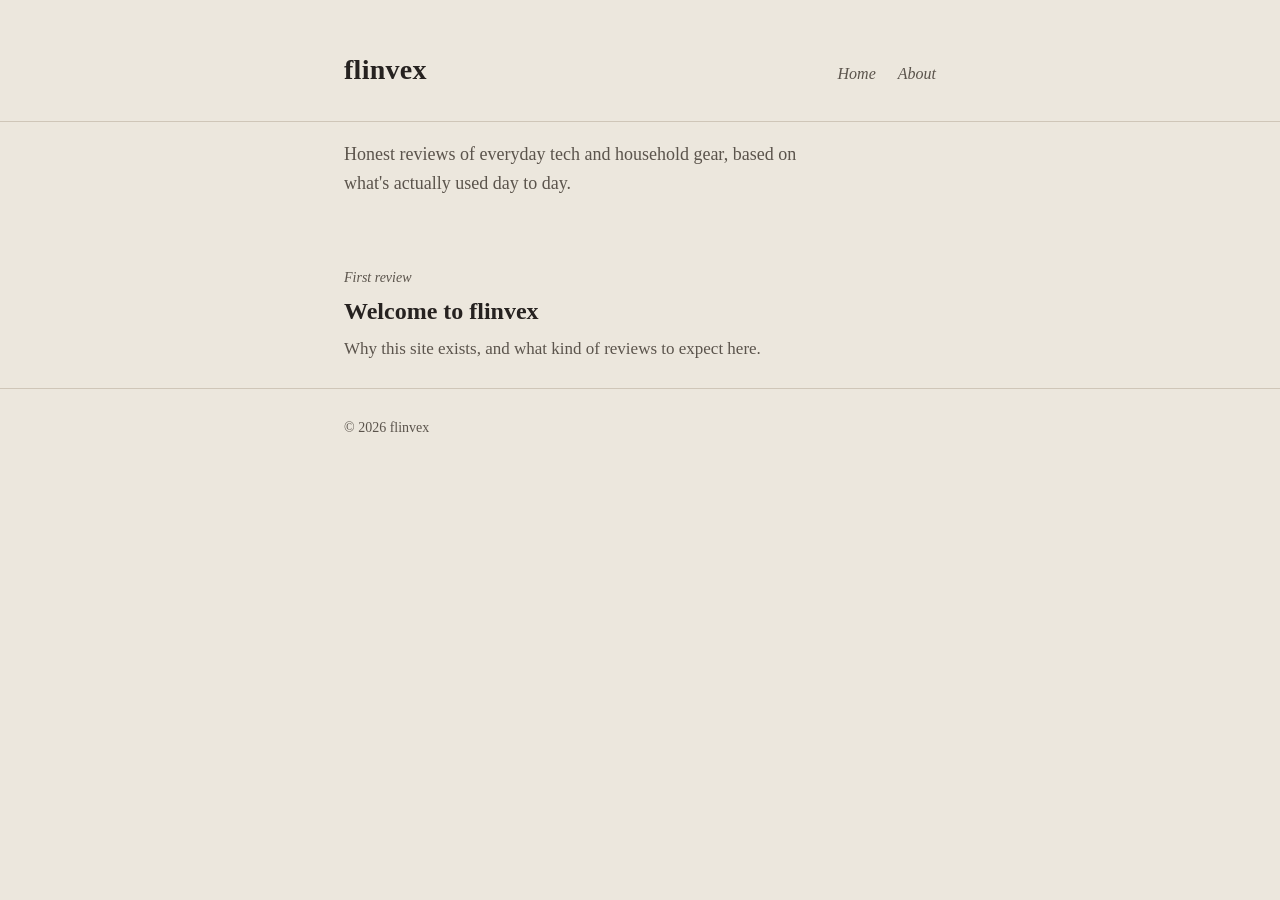
==== index.html @ 67a9977c "hello-world.html" ====
<!DOCTYPE html>
<html lang="en">
<head>
<meta charset="UTF-8">
<meta name="viewport" content="width=device-width, initial-scale=1.0">
<title>flinvex — everyday tech, tried and reviewed</title>
<meta name="description" content="Honest reviews of the everyday tech and household gear I actually use, with links to buy the ones worth buying.">
<link rel="stylesheet" href="style.css">
</head>
<body>

<header class="site-header">
  <div class="wrap">
    <p class="site-title"><a href="/">flinvex</a></p>
    <nav class="site-nav">
      <a href="/">Home</a>
      <a href="/about.html">About</a>
    </nav>
  </div>
</header>

<main class="wrap">
  <p class="intro">Honest reviews of everyday tech and household gear, based on what's actually used day to day.</p>

  <ul class="post-list">
    <li>
      <span class="post-date">First review</span>
      <h2><a href="/posts/hello-world.html">Welcome to flinvex</a></h2>
      <p class="post-excerpt">Why this site exists, and what kind of reviews to expect here.</p>
    </li>
  </ul>
</main>

<footer class="site-footer">
  <div class="wrap">
    &copy; 2026 flinvex
  </div>
</footer>

</body>
</html>
---- style.css ----
/* flinvex — base styles */

:root {
  --paper: #ece7dd;
  --ink: #262220;
  --ink-soft: #5b544c;
  --rule: #cfc6b8;
  --accent: #7a4a2f;
  --accent-soft: #a9724b;
  --max-width: 640px;
}

* { box-sizing: border-box; }

html { -webkit-text-size-adjust: 100%; }

body {
  margin: 0;
  background: var(--paper);
  color: var(--ink);
  font-family: "Iowan Old Style", "Palatino Linotype", Georgia, serif;
  font-size: 19px;
  line-height: 1.6;
}

a {
  color: var(--accent);
  text-decoration-thickness: 1px;
  text-underline-offset: 3px;
}

a:hover { color: var(--accent-soft); }

a:focus-visible,
button:focus-visible {
  outline: 2px solid var(--accent);
  outline-offset: 3px;
}

.wrap {
  max-width: var(--max-width);
  margin: 0 auto;
  padding: 0 24px;
}

/* Site header */

.site-header {
  border-bottom: 1px solid var(--rule);
  padding: 48px 0 28px;
}

.site-header .wrap {
  display: flex;
  align-items: baseline;
  justify-content: space-between;
  flex-wrap: wrap;
  gap: 12px;
}

.site-title {
  font-family: "Canela", "Iowan Old Style", Georgia, serif;
  font-size: 28px;
  font-weight: 600;
  letter-spacing: 0.01em;
  margin: 0;
}

.site-title a {
  color: var(--ink);
  text-decoration: none;
}

.site-nav {
  display: flex;
  gap: 22px;
  font-size: 16px;
  font-family: "Iowan Old Style", Georgia, serif;
  font-style: italic;
}

.site-nav a {
  color: var(--ink-soft);
  text-decoration: none;
}

.site-nav a:hover { color: var(--accent); }

/* Post list */

main { padding: 44px 0 80px; }

.intro {
  color: var(--ink-soft);
  font-size: 18px;
  max-width: 52ch;
  margin-bottom: 44px;
}

.post-list {
  list-style: none;
  margin: 0;
  padding: 0;
}

.post-list li {
  padding: 26px 0;
  border-top: 1px solid var(--rule);
}

.post-list li:first-child { border-top: none; }

.post-date {
  display: block;
  font-size: 14px;
  color: var(--ink-soft);
  font-style: italic;
  margin-bottom: 6px;
}

.post-list h2 {
  margin: 0 0 8px;
  font-size: 24px;
  line-height: 1.3;
}

.post-list h2 a {
  color: var(--ink);
  text-decoration: none;
}

.post-list h2 a:hover { color: var(--accent); }

.post-excerpt {
  margin: 0;
  color: var(--ink-soft);
  font-size: 17px;
}

/* Single post */

.post-header {
  margin-bottom: 36px;
}

.post-header h1 {
  font-size: 34px;
  line-height: 1.25;
  margin: 10px 0 12px;
}

article {
  font-size: 19px;
}

article p { margin: 0 0 22px; }

article h2 {
  font-size: 24px;
  margin: 40px 0 16px;
}

article blockquote {
  margin: 28px 0;
  padding-left: 20px;
  border-left: 3px solid var(--accent);
  color: var(--ink-soft);
  font-style: italic;
}

.back-link {
  display: inline-block;
  margin-top: 40px;
  font-style: italic;
}

/* Review-specific elements */

.rating {
  display: inline-flex;
  align-items: baseline;
  gap: 8px;
  font-family: "Iowan Old Style", Georgia, serif;
  font-size: 16px;
  color: var(--ink-soft);
  margin: 0 0 28px;
}

.rating .stars {
  color: var(--accent);
  letter-spacing: 2px;
  font-size: 18px;
}

.buy-box {
  margin: 32px 0;
  padding: 20px 22px;
  border: 1px solid var(--rule);
  background: #f4f0e6;
}

.buy-box p {
  margin: 0 0 14px;
  font-size: 16px;
  color: var(--ink-soft);
}

.buy-button {
  display: inline-block;
  background: var(--accent);
  color: #fff;
  text-decoration: none;
  padding: 10px 20px;
  font-family: "Iowan Old Style", Georgia, serif;
  font-style: italic;
  font-size: 16px;
}

.buy-button:hover { background: var(--accent-soft); color: #fff; }

.disclosure {
  font-size: 14px;
  color: var(--ink-soft);
  font-style: italic;
  margin-top: 44px;
  padding-top: 20px;
  border-top: 1px solid var(--rule);
}

/* Footer */

.site-footer {
  border-top: 1px solid var(--rule);
  padding: 28px 0 48px;
  color: var(--ink-soft);
  font-size: 14px;
}

@media (max-width: 480px) {
  body { font-size: 17px; }
  .site-title { font-size: 24px; }
  .post-header h1 { font-size: 28px; }
}
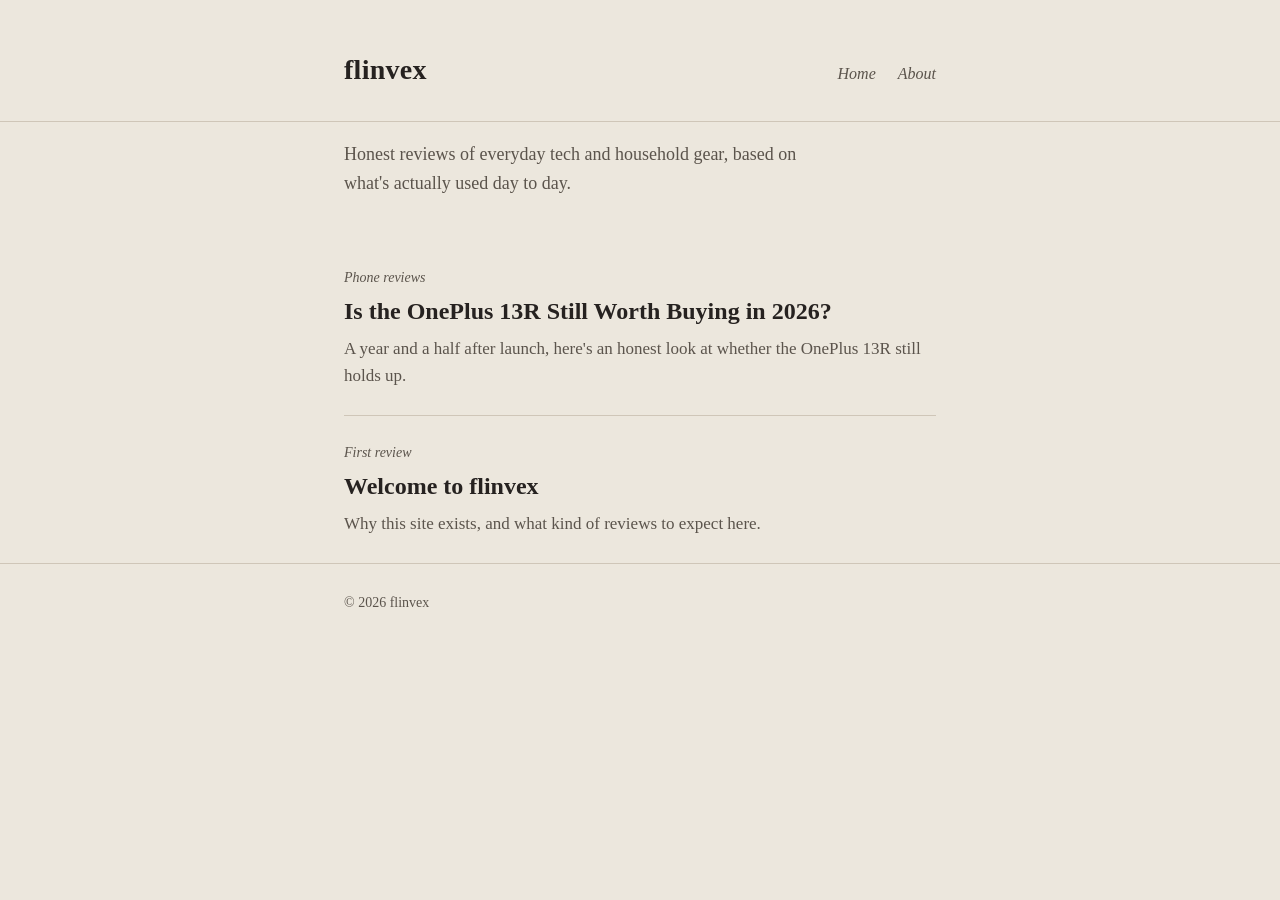
==== commit 9e551516: "index.html" ====
--- a/index.html
+++ b/index.html
@@ -24,6 +24,11 @@
 
   <ul class="post-list">
     <li>
+  <span class="post-date">Phone reviews</span>
+  <h2><a href="/posts/oneplus-13r-still-worth-buying-2026.html">Is the OnePlus 13R Still Worth Buying in 2026?</a></h2>
+  <p class="post-excerpt">A year and a half after launch, here's an honest look at whether the OnePlus 13R still holds up.</p>
+</li>
+    <li>
       <span class="post-date">First review</span>
       <h2><a href="/posts/hello-world.html">Welcome to flinvex</a></h2>
       <p class="post-excerpt">Why this site exists, and what kind of reviews to expect here.</p>
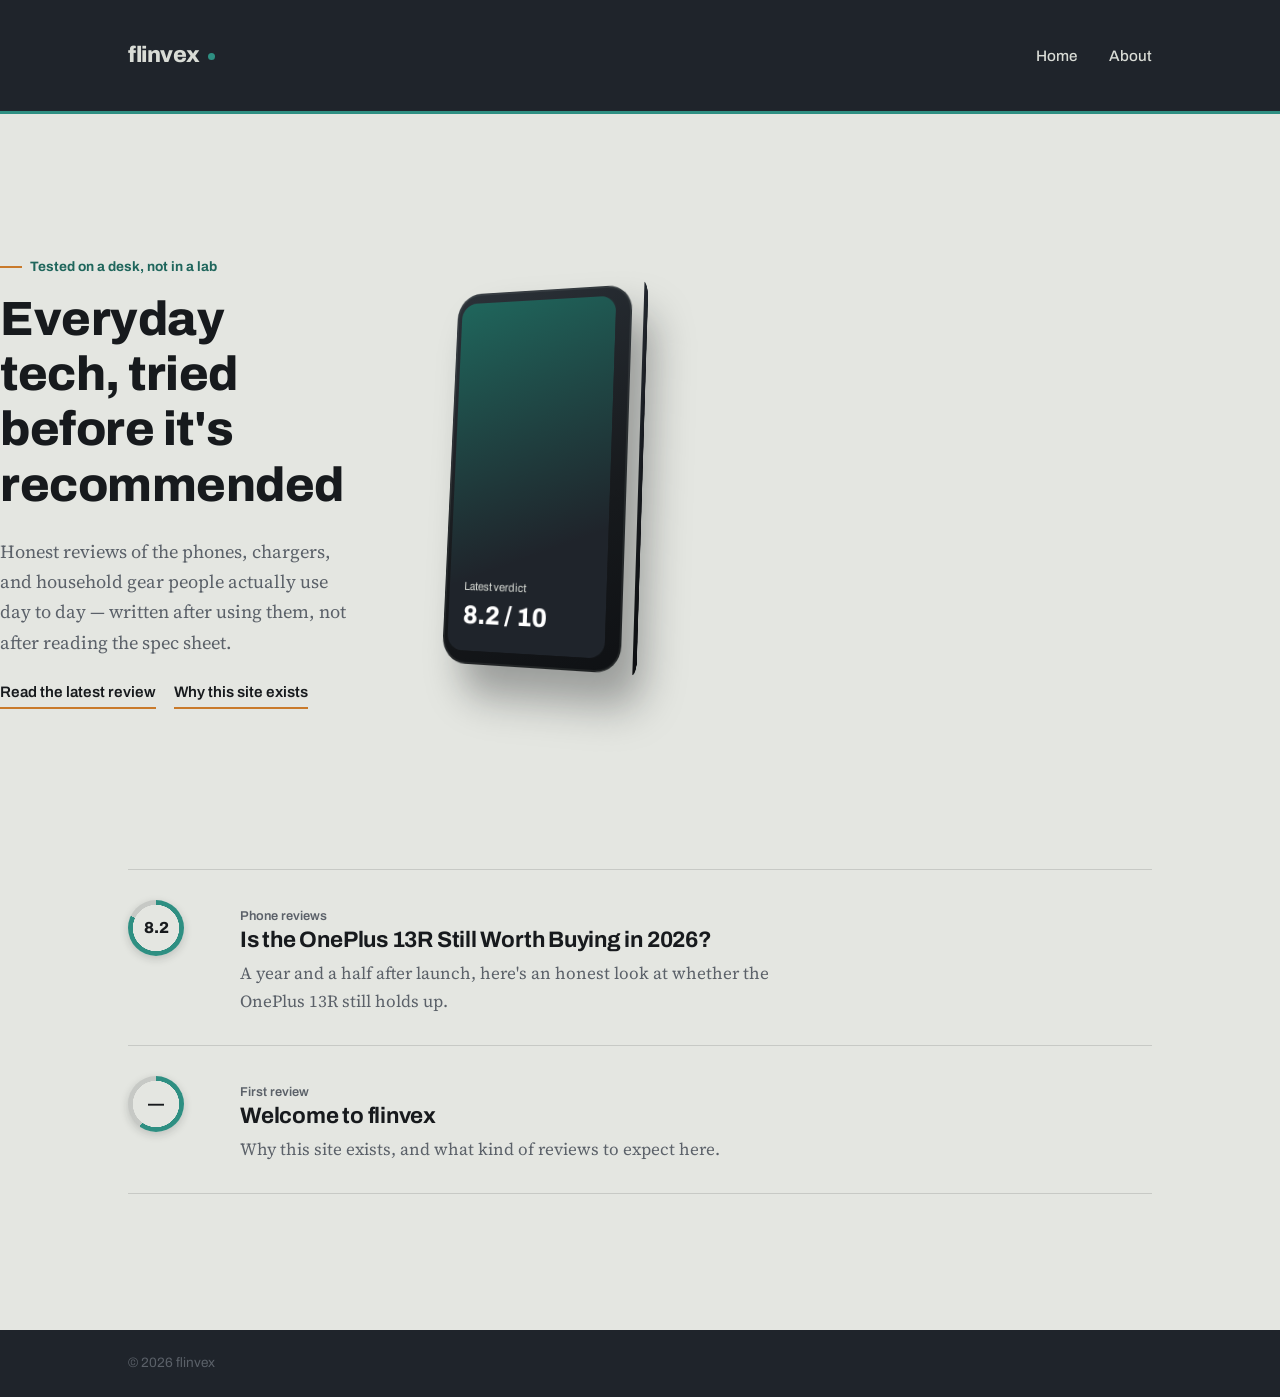
==== commit c0984e2c: "index.html" ====
--- a/index.html
+++ b/index.html
@@ -19,19 +19,50 @@
   </div>
 </header>
 
-<main class="wrap">
-  <p class="intro">Honest reviews of everyday tech and household gear, based on what's actually used day to day.</p>
+<section class="hero">
+  <div class="wrap hero">
+    <div class="hero-copy">
+      <p class="eyebrow-mark">Tested on a desk, not in a lab</p>
+      <h1>Everyday tech, tried before it's recommended</h1>
+      <p class="intro">Honest reviews of the phones, chargers, and household gear people actually use day to day — written after using them, not after reading the spec sheet.</p>
+      <div class="hero-links">
+        <a href="#latest">Read the latest review</a>
+        <a href="/about.html">Why this site exists</a>
+      </div>
+    </div>
 
+    <div class="device-stage">
+      <div class="device">
+        <div class="device-edge"></div>
+        <div class="device-body"></div>
+        <div class="device-screen">
+          <div class="readout">
+            Latest verdict
+            <strong>8.2 / 10</strong>
+          </div>
+        </div>
+      </div>
+    </div>
+  </div>
+</section>
+
+<main class="wrap" id="latest">
   <ul class="post-list">
     <li>
-  <span class="post-date">Phone reviews</span>
-  <h2><a href="/posts/oneplus-13r-still-worth-buying-2026.html">Is the OnePlus 13R Still Worth Buying in 2026?</a></h2>
-  <p class="post-excerpt">A year and a half after launch, here's an honest look at whether the OnePlus 13R still holds up.</p>
-</li>
+      <span class="verdict" style="--score: 82;">8.2</span>
+      <div>
+        <p class="post-date">Phone reviews</p>
+        <h2><a href="/posts/oneplus-13r-still-worth-buying-2026.html">Is the OnePlus 13R Still Worth Buying in 2026?</a></h2>
+        <p class="post-excerpt">A year and a half after launch, here's an honest look at whether the OnePlus 13R still holds up.</p>
+      </div>
+    </li>
     <li>
-      <span class="post-date">First review</span>
-      <h2><a href="/posts/hello-world.html">Welcome to flinvex</a></h2>
-      <p class="post-excerpt">Why this site exists, and what kind of reviews to expect here.</p>
+      <span class="verdict" style="--score: 60;">—</span>
+      <div>
+        <p class="post-date">First review</p>
+        <h2><a href="/posts/hello-world.html">Welcome to flinvex</a></h2>
+        <p class="post-excerpt">Why this site exists, and what kind of reviews to expect here.</p>
+      </div>
     </li>
   </ul>
 </main>
@@ -42,5 +73,28 @@
   </div>
 </footer>
 
+<script>
+  // Subtle interactive tilt on the hero device — responds to pointer position.
+  // No effect if the visitor prefers reduced motion, or on touch-only devices.
+  (function () {
+    var stage = document.querySelector('.device-stage');
+    var device = document.querySelector('.device');
+    if (!stage || !device) return;
+    var prefersReduced = window.matchMedia('(prefers-reduced-motion: reduce)').matches;
+    if (prefersReduced || !window.matchMedia('(hover: hover)').matches) return;
+
+    stage.addEventListener('mousemove', function (e) {
+      var rect = stage.getBoundingClientRect();
+      var x = (e.clientX - rect.left) / rect.width - 0.5;
+      var y = (e.clientY - rect.top) / rect.height - 0.5;
+      device.style.transform =
+        'rotateY(' + (-22 + x * 14) + 'deg) rotateX(' + (6 - y * 10) + 'deg)';
+    });
+    stage.addEventListener('mouseleave', function () {
+      device.style.transform = 'rotateY(-22deg) rotateX(6deg)';
+    });
+  })();
+</script>
+
 </body>
 </html>
--- a/style.css
+++ b/style.css
@@ -1,243 +1,390 @@
-/* flinvex — base styles */
+/* ==========================================================================
+   flinvex — "workbench ledger" theme
+   Everyday tech, tested at a desk, not in a lab.
+   ========================================================================== */
+
+@import url('https://fonts.googleapis.com/css2?family=Archivo:wght@500;700;800&family=Source+Serif+4:opsz,wght@8..60,400;8..60,600&display=swap');
 
 :root {
-  --paper: #ece7dd;
-  --ink: #262220;
-  --ink-soft: #5b544c;
-  --rule: #cfc6b8;
-  --accent: #7a4a2f;
-  --accent-soft: #a9724b;
-  --max-width: 640px;
+  --ink: #171a1d;
+  --panel-dark: #1f242b;
+  --paper: #e4e6e1;
+  --paper-raised: #eef0eb;
+  --text-muted: #5b6169;
+  --text-on-dark: #d9dcd6;
+  --teal: #2e8f82;
+  --teal-deep: #1f665c;
+  --amber: #c97a2b;
+  --rule: rgba(23, 26, 29, 0.14);
+  --rule-on-dark: rgba(217, 220, 214, 0.16);
+  --font-head: "Archivo", system-ui, sans-serif;
+  --font-body: "Source Serif 4", Georgia, serif;
 }
 
 * { box-sizing: border-box; }
 
-html { -webkit-text-size-adjust: 100%; }
+html {
+  scroll-behavior: smooth;
+}
+
+@media (prefers-reduced-motion: reduce) {
+  html { scroll-behavior: auto; }
+  * { animation-duration: 0.001ms !important; transition-duration: 0.001ms !important; }
+}
 
 body {
   margin: 0;
   background: var(--paper);
   color: var(--ink);
-  font-family: "Iowan Old Style", "Palatino Linotype", Georgia, serif;
-  font-size: 19px;
-  line-height: 1.6;
-}
-
-a {
-  color: var(--accent);
-  text-decoration-thickness: 1px;
-  text-underline-offset: 3px;
-}
-
-a:hover { color: var(--accent-soft); }
-
+  font-family: var(--font-body);
+  font-size: 1.0625rem;
+  line-height: 1.65;
+  -webkit-font-smoothing: antialiased;
+}
+
+.wrap {
+  max-width: 1080px;
+  margin: 0 auto;
+  padding: 0 28px;
+}
+
+a { color: var(--teal-deep); }
+a:hover { color: var(--teal); }
 a:focus-visible,
 button:focus-visible {
-  outline: 2px solid var(--accent);
+  outline: 2px solid var(--teal);
   outline-offset: 3px;
 }
 
-.wrap {
-  max-width: var(--max-width);
-  margin: 0 auto;
-  padding: 0 24px;
-}
-
-/* Site header */
+h1, h2, h3 {
+  font-family: var(--font-head);
+  color: var(--ink);
+  line-height: 1.15;
+  margin: 0 0 0.5em;
+  letter-spacing: -0.01em;
+}
+
+/* ---------- Header ---------- */
 
 .site-header {
-  border-bottom: 1px solid var(--rule);
-  padding: 48px 0 28px;
+  background: var(--panel-dark);
+  color: var(--text-on-dark);
+  border-bottom: 3px solid var(--teal);
 }
 
 .site-header .wrap {
   display: flex;
-  align-items: baseline;
+  align-items: center;
   justify-content: space-between;
-  flex-wrap: wrap;
-  gap: 12px;
-}
-
-.site-title {
-  font-family: "Canela", "Iowan Old Style", Georgia, serif;
-  font-size: 28px;
+  padding-top: 20px;
+  padding-bottom: 20px;
+}
+
+.site-title a {
+  font-family: var(--font-head);
+  font-weight: 800;
+  font-size: 1.4rem;
+  color: var(--text-on-dark);
+  text-decoration: none;
+  letter-spacing: -0.02em;
+}
+
+.site-title a::after {
+  content: "";
+  display: inline-block;
+  width: 7px;
+  height: 7px;
+  margin-left: 8px;
+  background: var(--teal);
+  border-radius: 50%;
+  vertical-align: middle;
+}
+
+.site-nav a {
+  color: var(--text-on-dark);
+  text-decoration: none;
+  margin-left: 28px;
+  font-family: var(--font-head);
+  font-weight: 500;
+  font-size: 0.95rem;
+  border-bottom: 1px solid transparent;
+  padding-bottom: 2px;
+}
+
+.site-nav a:hover {
+  color: #fff;
+  border-bottom-color: var(--teal);
+}
+
+/* ---------- Hero ---------- */
+
+.hero {
+  padding: 64px 0 56px;
+  display: grid;
+  grid-template-columns: 1.1fr 0.9fr;
+  gap: 48px;
+  align-items: center;
+}
+
+.hero-copy .eyebrow-mark {
+  display: inline-flex;
+  align-items: center;
+  gap: 8px;
+  font-family: var(--font-head);
+  font-size: 0.85rem;
+  color: var(--teal-deep);
+  font-weight: 700;
+  margin-bottom: 14px;
+}
+
+.hero-copy .eyebrow-mark::before {
+  content: "";
+  width: 22px;
+  height: 2px;
+  background: var(--amber);
+  display: inline-block;
+}
+
+.hero h1 {
+  font-size: clamp(2.1rem, 4vw, 3rem);
+  font-weight: 800;
+  max-width: 12ch;
+}
+
+.hero p.intro {
+  font-size: 1.15rem;
+  color: var(--text-muted);
+  max-width: 46ch;
+  margin: 0 0 22px;
+}
+
+.hero .hero-links {
+  display: flex;
+  gap: 18px;
+  font-family: var(--font-head);
   font-weight: 600;
-  letter-spacing: 0.01em;
-  margin: 0;
-}
-
-.site-title a {
-  color: var(--ink);
+  font-size: 0.95rem;
+}
+
+.hero .hero-links a {
   text-decoration: none;
-}
-
-.site-nav {
-  display: flex;
-  gap: 22px;
-  font-size: 16px;
-  font-family: "Iowan Old Style", Georgia, serif;
-  font-style: italic;
-}
-
-.site-nav a {
-  color: var(--ink-soft);
-  text-decoration: none;
-}
-
-.site-nav a:hover { color: var(--accent); }
-
-/* Post list */
-
-main { padding: 44px 0 80px; }
-
-.intro {
-  color: var(--ink-soft);
-  font-size: 18px;
-  max-width: 52ch;
-  margin-bottom: 44px;
-}
+  color: var(--ink);
+  border-bottom: 2px solid var(--amber);
+  padding-bottom: 2px;
+}
+
+/* ---------- 3D device mark ---------- */
+
+.device-stage {
+  perspective: 1200px;
+  display: flex;
+  justify-content: center;
+}
+
+.device {
+  position: relative;
+  width: 190px;
+  height: 380px;
+  transform-style: preserve-3d;
+  transform: rotateY(-22deg) rotateX(6deg);
+  transition: transform 0.4s ease-out;
+}
+
+.device-body {
+  position: absolute;
+  inset: 0;
+  border-radius: 26px;
+  background: linear-gradient(155deg, #2b3138 0%, var(--ink) 60%, #0f1114 100%);
+  box-shadow:
+    22px 30px 40px rgba(15, 17, 20, 0.35),
+    inset 0 0 0 2px rgba(217, 220, 214, 0.08);
+  transform: translateZ(0);
+}
+
+.device-screen {
+  position: absolute;
+  top: 14px;
+  left: 12px;
+  right: 12px;
+  bottom: 14px;
+  border-radius: 16px;
+  background: linear-gradient(160deg, var(--teal-deep), var(--panel-dark) 70%);
+  transform: translateZ(14px);
+  display: flex;
+  align-items: flex-end;
+  padding: 16px;
+  overflow: hidden;
+}
+
+.device-screen .readout {
+  font-family: var(--font-head);
+  color: var(--text-on-dark);
+  font-size: 0.72rem;
+  line-height: 1.5;
+}
+
+.device-screen .readout strong {
+  display: block;
+  font-size: 1.6rem;
+  color: #fff;
+  font-weight: 800;
+}
+
+.device-edge {
+  position: absolute;
+  top: 0;
+  bottom: 0;
+  right: -14px;
+  width: 14px;
+  background: linear-gradient(180deg, #23282f, #0d0f11);
+  transform: rotateY(90deg) translateZ(7px);
+  border-radius: 0 26px 26px 0;
+}
+
+@media (hover: hover) {
+  .device-stage:hover .device {
+    transform: rotateY(-10deg) rotateX(2deg);
+  }
+}
+
+/* ---------- Post ledger ---------- */
+
+main.wrap { padding: 8px 28px 72px; }
 
 .post-list {
   list-style: none;
+  margin: 40px 0 0;
+  padding: 0;
+  border-top: 1px solid var(--rule);
+}
+
+.post-list > li {
+  display: grid;
+  grid-template-columns: 88px 1fr;
+  gap: 24px;
+  align-items: start;
+  padding: 30px 0;
+  border-bottom: 1px solid var(--rule);
+}
+
+.post-list .post-date {
+  font-family: var(--font-head);
+  font-size: 0.8rem;
+  color: var(--text-muted);
+  font-weight: 600;
+  margin: 6px 0 0;
+}
+
+.post-list h2 {
+  font-size: 1.4rem;
+  margin-bottom: 6px;
+}
+
+.post-list h2 a {
+  color: var(--ink);
+  text-decoration: none;
+  background-image: linear-gradient(var(--amber), var(--amber));
+  background-size: 0% 2px;
+  background-repeat: no-repeat;
+  background-position: 0 100%;
+  transition: background-size 0.2s ease;
+}
+
+.post-list h2 a:hover {
+  background-size: 100% 2px;
+}
+
+.post-excerpt {
+  color: var(--text-muted);
   margin: 0;
-  padding: 0;
-}
-
-.post-list li {
-  padding: 26px 0;
+  max-width: 62ch;
+}
+
+/* verdict dial — small circular score mark, used beside a post entry */
+.verdict {
+  width: 56px;
+  height: 56px;
+  border-radius: 50%;
+  display: flex;
+  align-items: center;
+  justify-content: center;
+  font-family: var(--font-head);
+  font-weight: 800;
+  font-size: 1rem;
+  color: var(--ink);
+  background:
+    radial-gradient(circle at 50% 50%, var(--paper) 58%, transparent 59%),
+    conic-gradient(var(--teal) calc(var(--score, 80) * 1%), var(--rule) 0);
+  box-shadow: 0 3px 8px rgba(23, 26, 29, 0.18);
+}
+
+/* ---------- Article ---------- */
+
+article.post {
+  max-width: 68ch;
+  margin: 44px auto 0;
+}
+
+article.post > .post-date {
+  font-family: var(--font-head);
+  font-size: 0.85rem;
+  color: var(--teal-deep);
+  font-weight: 700;
+}
+
+article.post h1 {
+  font-size: clamp(1.8rem, 3.4vw, 2.4rem);
+  margin-top: 0.3em;
+}
+
+article.post h2 {
+  font-size: 1.3rem;
+  margin-top: 2em;
+  padding-top: 0.6em;
   border-top: 1px solid var(--rule);
 }
 
-.post-list li:first-child { border-top: none; }
-
-.post-date {
-  display: block;
-  font-size: 14px;
-  color: var(--ink-soft);
-  font-style: italic;
-  margin-bottom: 6px;
-}
-
-.post-list h2 {
-  margin: 0 0 8px;
-  font-size: 24px;
-  line-height: 1.3;
-}
-
-.post-list h2 a {
-  color: var(--ink);
-  text-decoration: none;
-}
-
-.post-list h2 a:hover { color: var(--accent); }
-
-.post-excerpt {
-  margin: 0;
-  color: var(--ink-soft);
-  font-size: 17px;
-}
-
-/* Single post */
-
-.post-header {
-  margin-bottom: 36px;
-}
-
-.post-header h1 {
-  font-size: 34px;
-  line-height: 1.25;
-  margin: 10px 0 12px;
-}
-
-article {
-  font-size: 19px;
-}
-
-article p { margin: 0 0 22px; }
-
-article h2 {
-  font-size: 24px;
-  margin: 40px 0 16px;
-}
-
-article blockquote {
-  margin: 28px 0;
-  padding-left: 20px;
-  border-left: 3px solid var(--accent);
-  color: var(--ink-soft);
-  font-style: italic;
-}
-
-.back-link {
-  display: inline-block;
-  margin-top: 40px;
-  font-style: italic;
-}
-
-/* Review-specific elements */
-
-.rating {
-  display: inline-flex;
-  align-items: baseline;
-  gap: 8px;
-  font-family: "Iowan Old Style", Georgia, serif;
-  font-size: 16px;
-  color: var(--ink-soft);
-  margin: 0 0 28px;
-}
-
-.rating .stars {
-  color: var(--accent);
-  letter-spacing: 2px;
-  font-size: 18px;
-}
-
-.buy-box {
-  margin: 32px 0;
-  padding: 20px 22px;
-  border: 1px solid var(--rule);
-  background: #f4f0e6;
-}
-
-.buy-box p {
-  margin: 0 0 14px;
-  font-size: 16px;
-  color: var(--ink-soft);
-}
-
-.buy-button {
-  display: inline-block;
-  background: var(--accent);
-  color: #fff;
-  text-decoration: none;
-  padding: 10px 20px;
-  font-family: "Iowan Old Style", Georgia, serif;
-  font-style: italic;
-  font-size: 16px;
-}
-
-.buy-button:hover { background: var(--accent-soft); color: #fff; }
-
-.disclosure {
-  font-size: 14px;
-  color: var(--ink-soft);
-  font-style: italic;
-  margin-top: 44px;
-  padding-top: 20px;
-  border-top: 1px solid var(--rule);
-}
-
-/* Footer */
+article.post p, article.post li {
+  color: #262a2e;
+}
+
+article.post ul {
+  padding-left: 1.1em;
+}
+
+article.post li + li { margin-top: 0.4em; }
+
+article.post em {
+  color: var(--text-muted);
+}
+
+/* ---------- Intro paragraph on index ---------- */
+
+p.intro { font-size: 1.05rem; color: var(--text-muted); }
+
+/* ---------- Footer ---------- */
 
 .site-footer {
-  border-top: 1px solid var(--rule);
-  padding: 28px 0 48px;
-  color: var(--ink-soft);
-  font-size: 14px;
-}
-
-@media (max-width: 480px) {
-  body { font-size: 17px; }
-  .site-title { font-size: 24px; }
-  .post-header h1 { font-size: 28px; }
-}
+  background: var(--panel-dark);
+  color: var(--text-muted);
+  margin-top: 64px;
+}
+
+.site-footer .wrap {
+  padding: 22px 28px;
+  font-family: var(--font-head);
+  font-size: 0.85rem;
+}
+
+/* ---------- Responsive ---------- */
+
+@media (max-width: 760px) {
+  .hero {
+    grid-template-columns: 1fr;
+    padding-top: 40px;
+  }
+  .device-stage { order: -1; margin-bottom: 8px; }
+  .device { width: 140px; height: 280px; transform: rotateY(-14deg) rotateX(4deg); }
+  .post-list > li { grid-template-columns: 1fr; }
+  .verdict { width: 44px; height: 44px; font-size: 0.85rem; }
+}
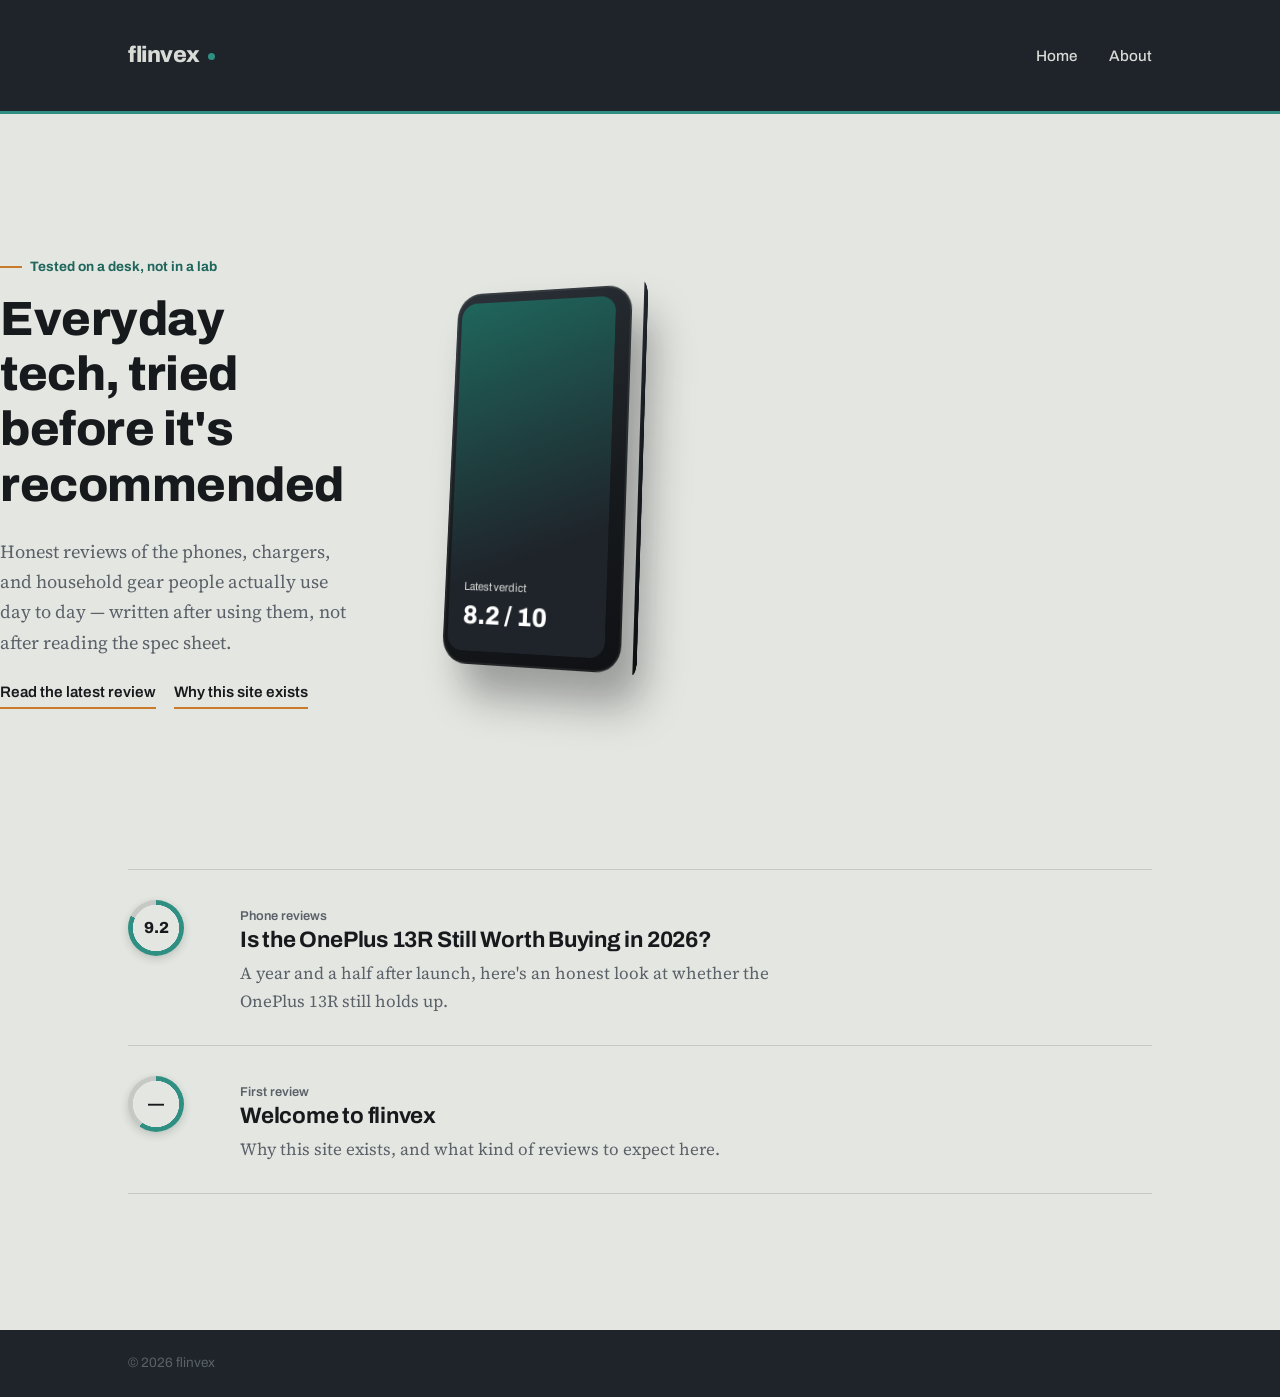
==== commit 3d498645: "index.html" ====
--- a/index.html
+++ b/index.html
@@ -49,7 +49,7 @@
 <main class="wrap" id="latest">
   <ul class="post-list">
     <li>
-      <span class="verdict" style="--score: 82;">8.2</span>
+      <span class="verdict" style="--score: 82;">9.2</span>
       <div>
         <p class="post-date">Phone reviews</p>
         <h2><a href="/posts/oneplus-13r-still-worth-buying-2026.html">Is the OnePlus 13R Still Worth Buying in 2026?</a></h2>
